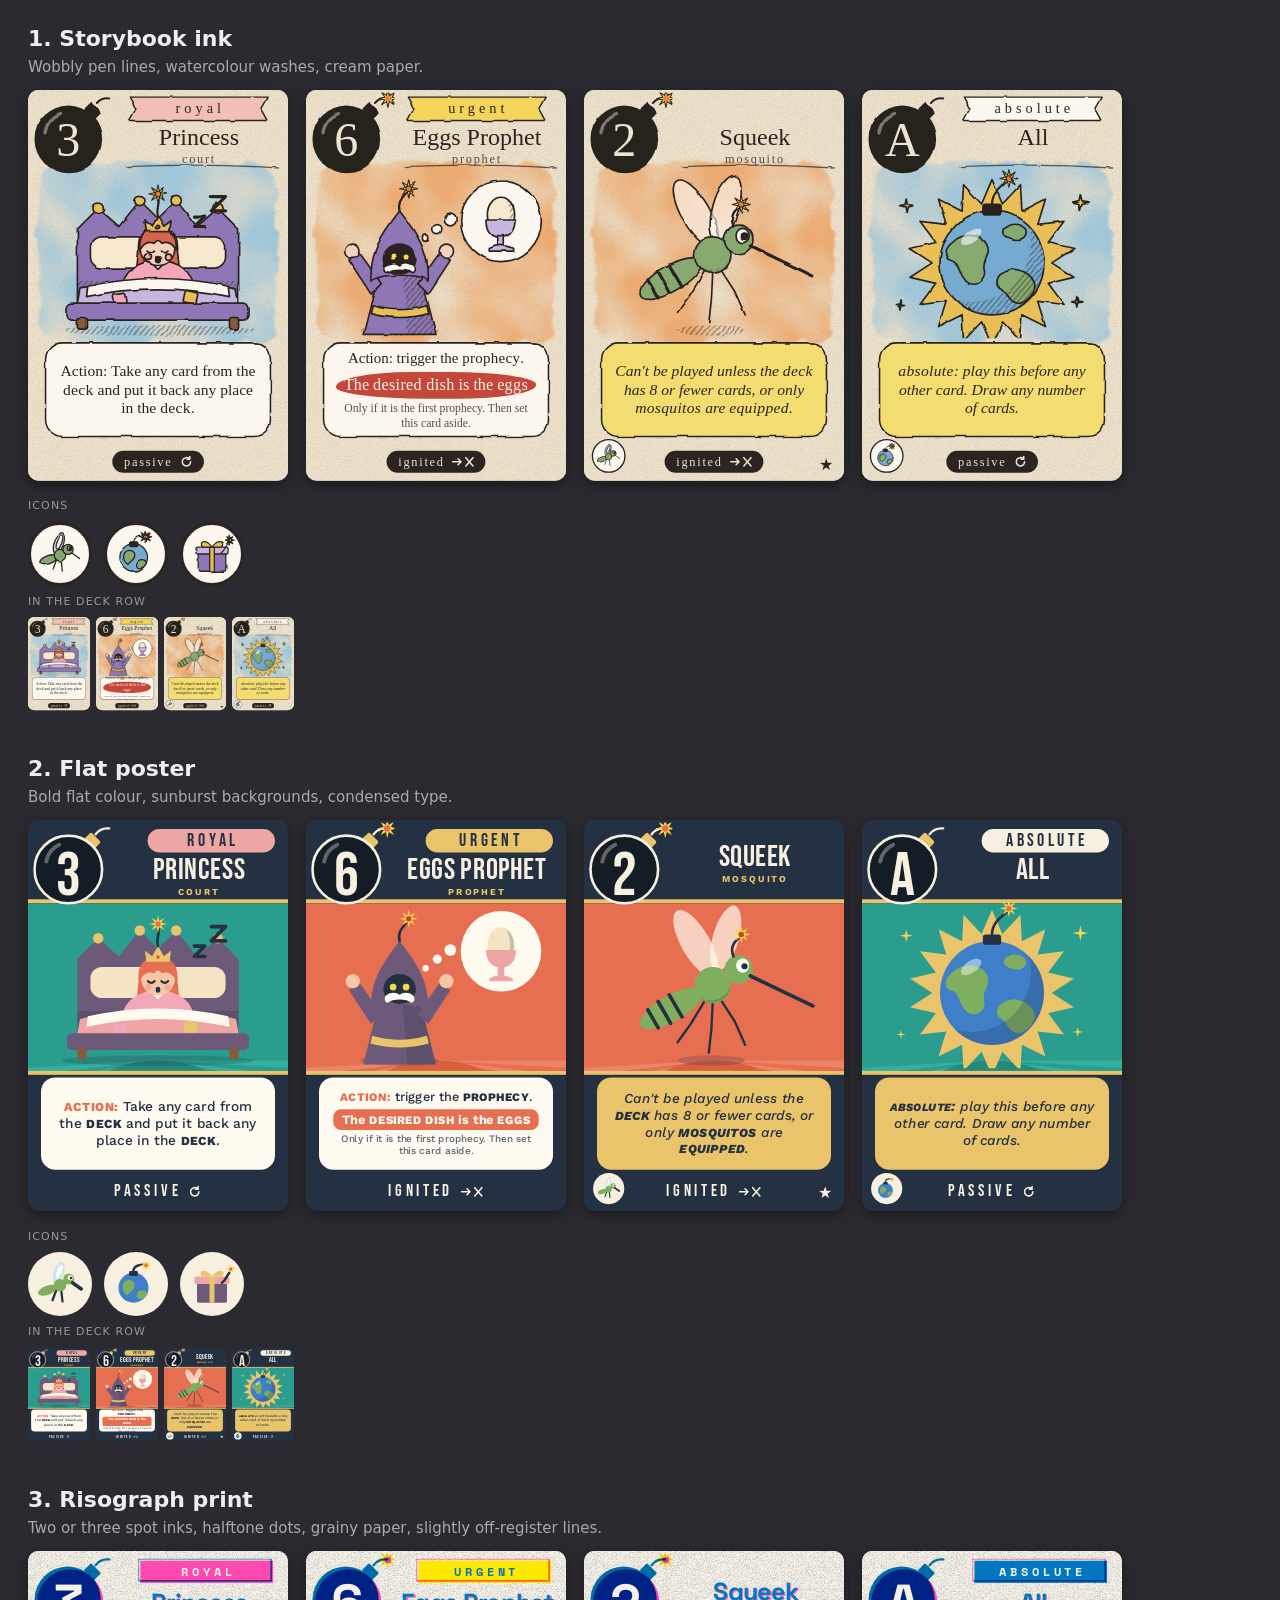
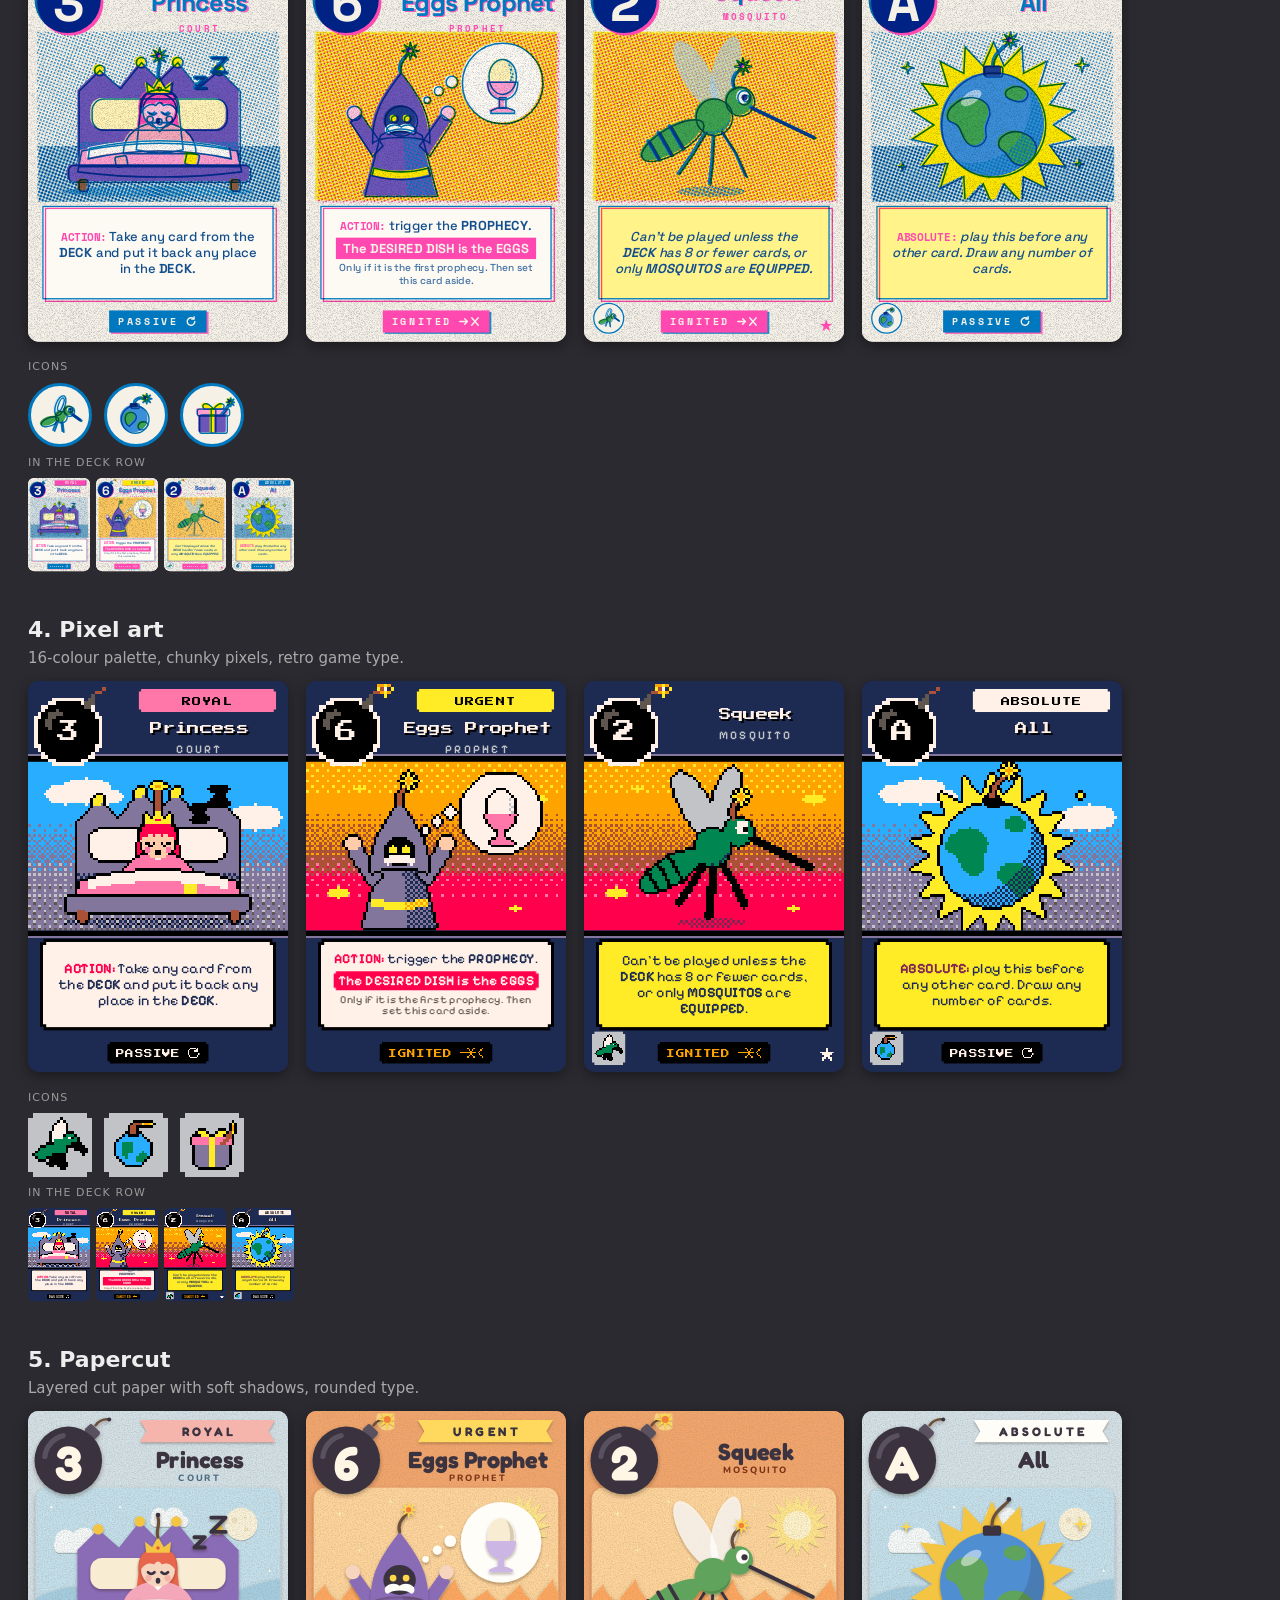
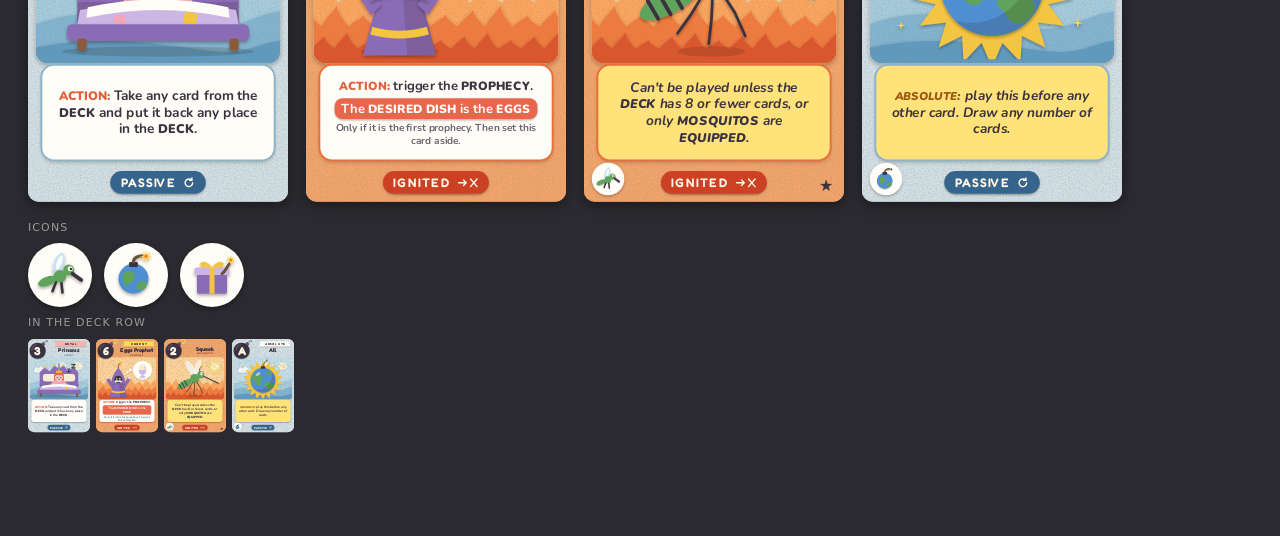
==== art/studio.html @ c71f7610 "All Is Bomb: solo web version A browser version of the solo game of All Is Bomb by Blaž Urban Gracar" ====
<!doctype html>
<html lang="en">
<head>
  <meta charset="utf-8">
  <meta name="viewport" content="width=device-width, initial-scale=1">
  <title>Card Studio</title>
  <link rel="preconnect" href="https://fonts.googleapis.com">
  <link rel="preconnect" href="https://fonts.gstatic.com" crossorigin>
  <link href="https://fonts.googleapis.com/css2?family=IM+Fell+English+SC&family=IM+Fell+English:ital@0;1&family=Bebas+Neue&family=Work+Sans:ital,wght@0,500;0,700;0,800;1,500&family=Space+Grotesk:wght@500;700&family=Space+Mono:ital,wght@0,400;0,700;1,400&family=Press+Start+2P&family=Pixelify+Sans:wght@400;600;700&family=Fredoka:wght@500;600;700&family=Nunito:ital,wght@0,700;0,800;0,900;1,700&display=block" rel="stylesheet">
  <link rel="stylesheet" href="studio.css">
</head>
<body>
  <div id="out"></div>
  <script src="../web/js/cards.js"></script>
  <script src="scenes.js"></script>
  <script src="studio.js"></script>
  <script src="styles/ink.js"></script>
  <script src="styles/poster.js"></script>
  <script src="styles/riso.js"></script>
  <script src="styles/pixel.js"></script>
  <script src="styles/paper.js"></script>
</body>
</html>
---- art/studio.css ----
/* Card skeleton shared by every style (cards are 400 x 601, like the printed ones), plus the
   studio pages. Styles move and dress these parts in their own files. */
body { margin: 0; background: #2b2a30; color: #eee; font: 15px/1.4 system-ui, sans-serif; }
.defs { position: absolute; width: 0; height: 0; }

.card { position: relative; width: 400px; height: 601px; overflow: hidden; flex: none; }
.card > * { position: absolute; }
.card .layer { inset: 0; }
.card .layer > svg { display: block; width: 100%; height: 100%; }
.card .art { left: 0; top: 122px; width: 400px; height: 260px; }
.card .art > svg, .card .art > canvas { display: block; width: 100%; height: 100%; }
.card .bomb { left: 4px; top: 4px; width: 132px; height: 132px; }
.card .bomb > svg, .card .bomb > canvas { position: absolute; inset: 0; width: 100%; height: 100%; }
.card .bomb b { position: absolute; left: 8px; top: 20px; width: 100px; height: 100px; display: grid; place-items: center; font-weight: 400; line-height: 1; }
.card .kw { left: 148px; top: 6px; width: 228px; height: 46px; display: grid; place-items: center; }
.card .kw > svg { position: absolute; inset: 0; width: 100%; height: 100%; }
.card .kw span { position: relative; }
.card .title { left: 136px; right: 10px; top: 54px; display: flex; flex-direction: column; align-items: center; text-align: center; }
.card .title b { font-weight: 400; line-height: 1.05; white-space: nowrap; }
.card .box { left: 24px; right: 24px; top: 386px; height: 150px; display: flex; align-items: center; justify-content: center; padding: 10px 22px; box-sizing: border-box; }
.card .box > svg { position: absolute; inset: 0; width: 100%; height: 100%; }
.card .txt { position: relative; width: 100%; text-align: center; }
.card .txt p { margin: 0; }
.card .txt p + p { margin-top: .3em; }
.card .txt .sm { font-size: .78em; }
.card .state { left: 50%; bottom: 10px; transform: translateX(-50%); display: flex; align-items: center; gap: 10px; white-space: nowrap; }
.card .state svg { height: 26px; width: auto; }
.card .exp { left: 12px; bottom: 12px; width: 52px; height: 52px; }
.card .exp > svg, .card .exp > canvas { display: block; width: 100%; height: 100%; }
.card .sym { right: 16px; bottom: 12px; font-size: 24px; line-height: 1; }

/* Fallback colours for illustration roles a style doesn't paint itself. */
:where(.scene, .icon) :is(.eg) { fill: #f6ead0; } :where(.scene, .icon) .ck { fill: rgba(240,110,120,.3); }
:where(.scene, .icon) .pk { fill: #f4a7b9; } :where(.scene, .icon) .hy { fill: #f2c55a; } :where(.scene, .icon) .hb { fill: #9a6038; }
:where(.scene, .icon) .gy { fill: #bdb8c4; } :where(.scene, .icon) .dg { fill: #4c4655; } :where(.scene, .icon) .rd { fill: #e0533d; }
:where(.scene, .icon) .or { fill: #f59a3c; } :where(.scene, .icon) .yl { fill: #fbe38a; } :where(.scene, .icon) .lg { fill: #a5d38b; }
:where(.scene, .icon) .lb { fill: #c4e3f3; } :where(.scene, .icon) .nv { fill: #34437a; } :where(.scene, .icon) .tl { fill: #3fa7a0; }
:where(.scene, .icon) .br { fill: #8a5a3b; } :where(.scene, .icon) .tn { fill: #f0c27b; } :where(.scene, .icon) .bd { fill: #c9773b; }
:where(.scene, .icon) .fm { fill: rgba(150,205,90,.6); } :where(.scene, .icon) .tip { fill: #3b3340; }

/* samples page */
.samples { padding: 24px 28px 60px; }
.style-row { margin-bottom: 44px; }
.style-row h2 { margin: 0 0 2px; font-size: 22px; }
.style-row > p { margin: 0 0 12px; color: #aaa; }
.cards { display: flex; flex-wrap: wrap; gap: 18px; align-items: flex-start; }
.cell { width: 260px; height: 390.65px; }
.cell .card { transform: scale(.65); transform-origin: 0 0; border-radius: 16px; box-shadow: 0 6px 20px rgba(0,0,0,.4); }
.extras { display: flex; flex-direction: column; gap: 8px; }
.extras small { color: #999; text-transform: uppercase; letter-spacing: .1em; font-size: 11px; }
.icons { display: flex; gap: 12px; align-items: center; }
.iconbox { width: 64px; height: 64px; }
.iconbox > svg, .iconbox > canvas { display: block; width: 100%; height: 100%; }
.minis { display: flex; gap: 6px; }
.mini { width: 62px; height: 93.15px; }
.mini .card { transform: scale(.155); transform-origin: 0 0; border-radius: 40px; }
.deck { display: flex; flex-wrap: wrap; gap: 14px; padding: 20px; }
.single { display: inline-block; }
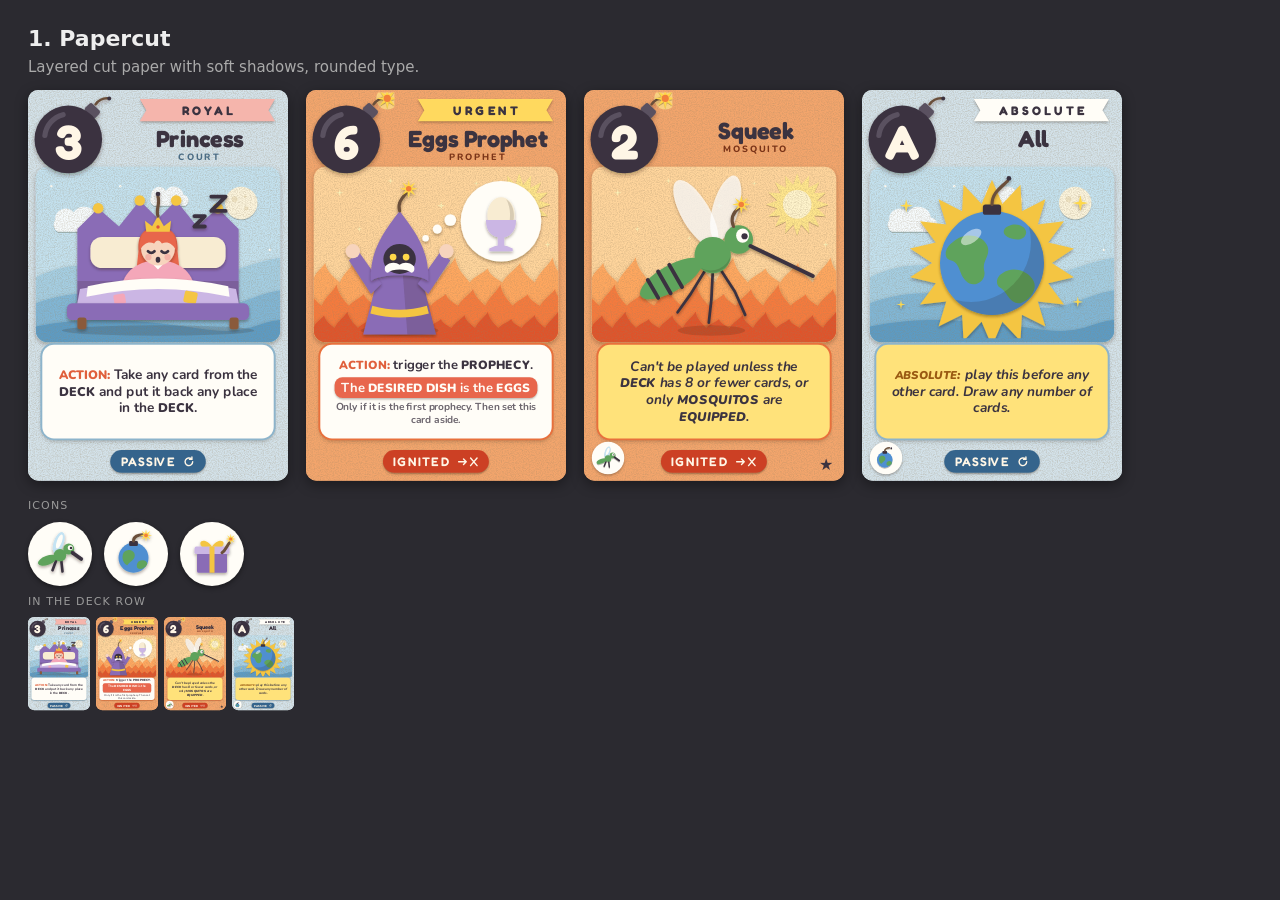
==== commit 464db693: "Keep only the papercut style in the card studio" ====
--- a/art/studio.html
+++ b/art/studio.html
@@ -6,7 +6,7 @@
   <title>Card Studio</title>
   <link rel="preconnect" href="https://fonts.googleapis.com">
   <link rel="preconnect" href="https://fonts.gstatic.com" crossorigin>
-  <link href="https://fonts.googleapis.com/css2?family=IM+Fell+English+SC&family=IM+Fell+English:ital@0;1&family=Bebas+Neue&family=Work+Sans:ital,wght@0,500;0,700;0,800;1,500&family=Space+Grotesk:wght@500;700&family=Space+Mono:ital,wght@0,400;0,700;1,400&family=Press+Start+2P&family=Pixelify+Sans:wght@400;600;700&family=Fredoka:wght@500;600;700&family=Nunito:ital,wght@0,700;0,800;0,900;1,700&display=block" rel="stylesheet">
+  <link href="https://fonts.googleapis.com/css2?family=Fredoka:wght@500;600;700&family=Nunito:ital,wght@0,700;0,800;0,900;1,700&display=block" rel="stylesheet">
   <link rel="stylesheet" href="studio.css">
 </head>
 <body>
@@ -14,10 +14,6 @@
   <script src="../web/js/cards.js"></script>
   <script src="scenes.js"></script>
   <script src="studio.js"></script>
-  <script src="styles/ink.js"></script>
-  <script src="styles/poster.js"></script>
-  <script src="styles/riso.js"></script>
-  <script src="styles/pixel.js"></script>
   <script src="styles/paper.js"></script>
 </body>
 </html>
